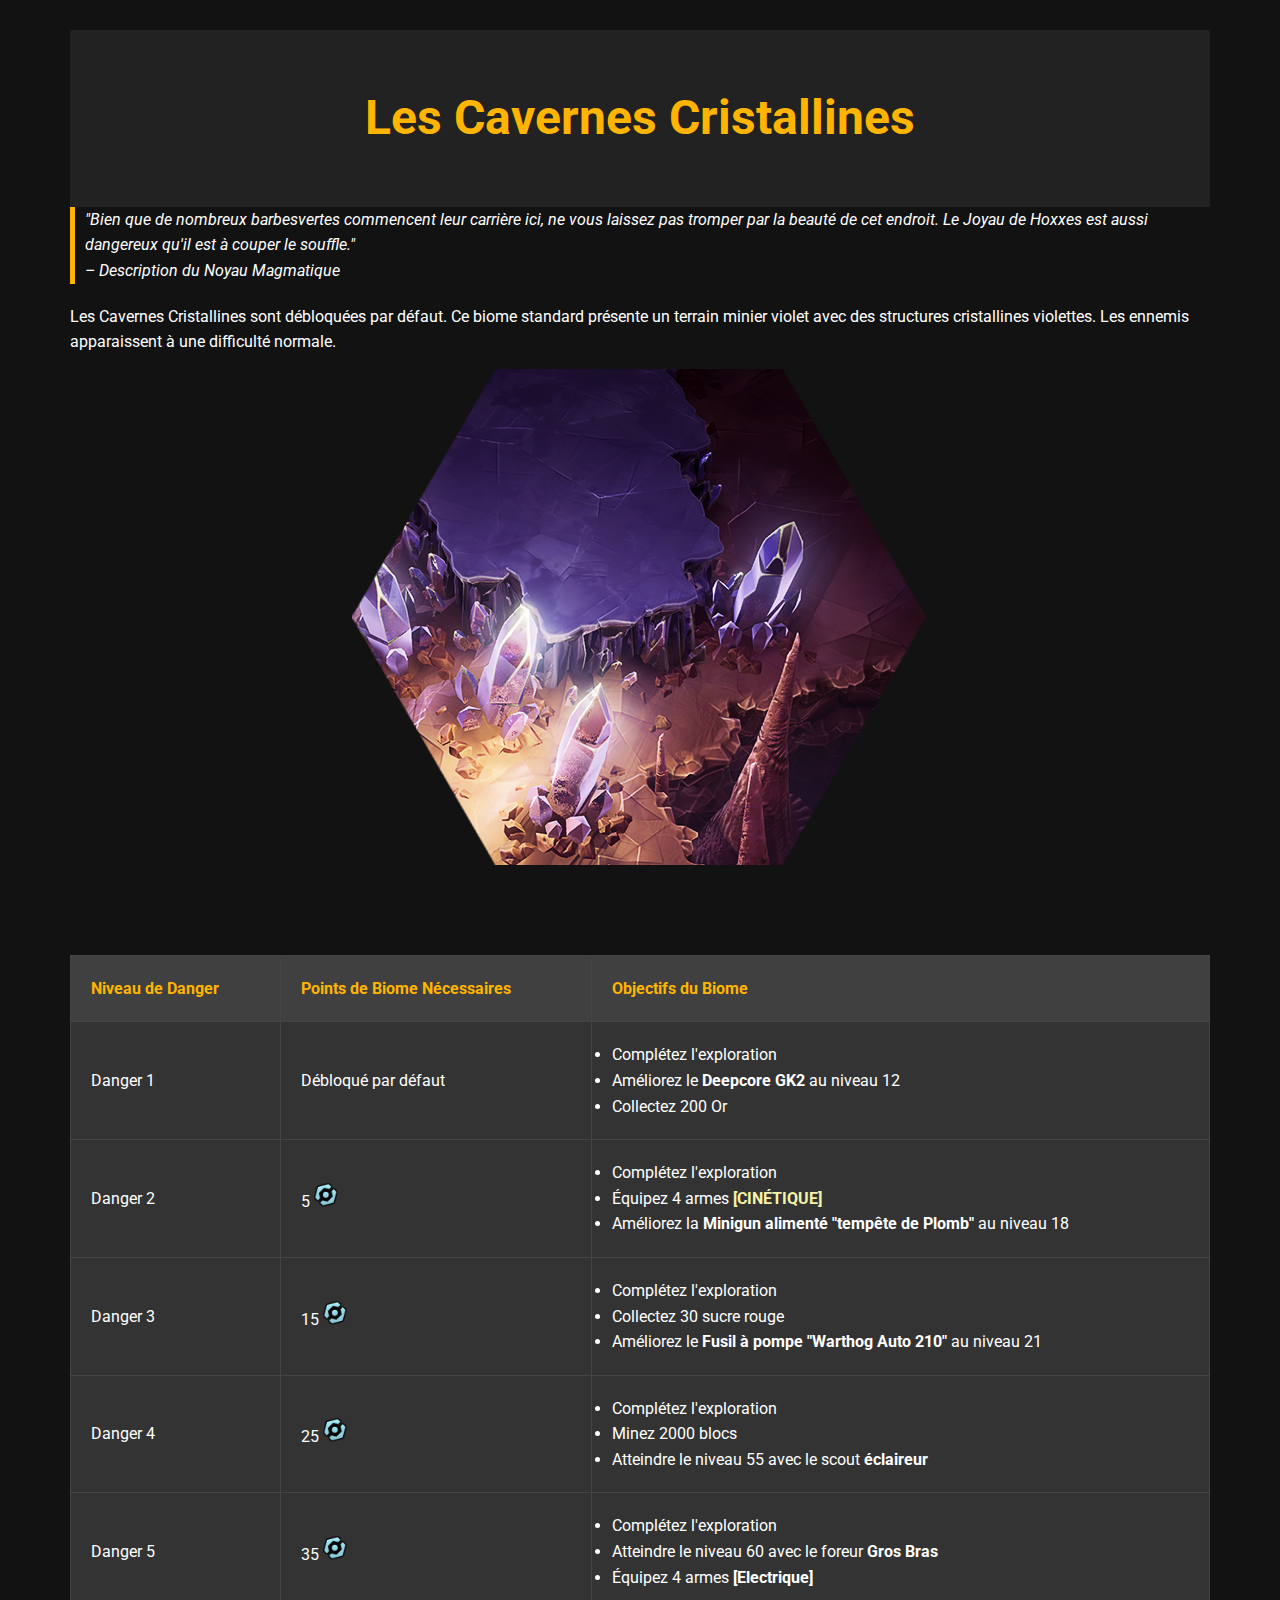
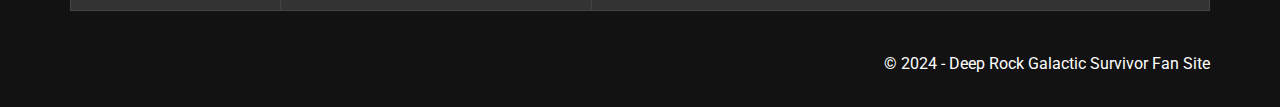
==== public/pages/biomes/Cavernes_Cristallines.html @ aed11b86 "push plus ou moins fini" ====
<!DOCTYPE html>
<html lang="fr">
<head>
    <meta charset="UTF-8">
    <meta name="viewport" content="width=device-width, initial-scale=1.0">
    <title>Les Cavernes Cristallines</title>
    <link rel="stylesheet" href="../../../public/css/style.css">
</head>
<body>
    <header>
        <h1>Les Cavernes Cristallines</h1>
    </header>

    <blockquote>
            "Bien que de nombreux barbesvertes commencent leur carrière ici, ne vous laissez pas tromper par la beauté de cet endroit. Le Joyau de Hoxxes est aussi dangereux qu'il est à couper le souffle." <br>
            – Description du Noyau Magmatique
    </blockquote>

    <section>
        <p>
            Les Cavernes Cristallines sont débloquées par défaut. Ce biome standard présente un terrain minier violet avec des structures cristallines violettes. Les ennemis apparaissent à une difficulté normale.
        </p>
        <img class="image-biomes" src="../../img/map/Survivor_Cristalline_Caverns.png" alt="Cavernes Cristallines">
    </section>

    <section>
        <table>
            <thead>
                <tr>
                    <th>Niveau de Danger</th>
                    <th>Points de Biome Nécessaires</th>
                    <th>Objectifs du Biome</th>
                </tr>
            </thead>
            <tbody>
                <tr>
                    <td>Danger 1</td>
                    <td>Débloqué par défaut</td>
                    <td>
                        <ul>
                            <li>Complétez l'exploration</li>
                            <li>Améliorez le <strong>Deepcore GK2</strong> au niveau 12</li>
                            <li>Collectez 200 Or</li>
                        </ul>
                    </td>
                </tr>
                <tr>
                    <td>Danger 2</td>
                    <td>5 <img class="point" src="../../img/Survivor_Biome_Point_Completed.png" alt="point de biome"></td>
                    <td>
                        <ul>
                            <li>Complétez l'exploration</li>
                            <li>Équipez 4 armes <span class="cinetique">[cinétique]</span></li>
                            <li>Améliorez la <strong>Minigun alimenté "tempête de Plomb"</strong> au niveau 18</li>
                        </ul>
                    </td>
                </tr>
                <tr>
                    <td>Danger 3</td>
                    <td>15 <img class="point" src="../../img/Survivor_Biome_Point_Completed.png" alt="point de biome"></td>
                    <td>
                        <ul>
                            <li>Complétez l'exploration</li>
                            <li>Collectez 30 sucre rouge</li>
                            <li>Améliorez le <strong>Fusil à pompe "Warthog Auto 210"</strong> au niveau 21</li>
                        </ul>
                    </td>
                </tr>
                <tr>
                    <td>Danger 4</td>
                        <td>25 <img class="point" src="../../img/Survivor_Biome_Point_Completed.png" alt="point de biome"></td>
                        <td>
                            <ul>
                                <li>Complétez l'exploration</li>
                                <li>Minez 2000 blocs</li>
                                <li>Atteindre le niveau 55 avec le scout <strong>éclaireur</strong></li>
                            </ul>
                        </td>
                </tr>
                <tr>
                    <td>Danger 5</td>
                    <td>35 <img class="point" src="../../img/Survivor_Biome_Point_Completed.png" alt="point de biome"></td>
                    <td>
                        <ul>
                            <li>Complétez l'exploration</li>
                            <li>Atteindre le niveau 60 avec le foreur <strong>Gros Bras</strong></li>
                            <li>Équipez 4 armes <strong>[Electrique]</strong></li>
                        </ul>
                    </td>
                </tr>
            </tbody>
        </table>
    </section>
<!-- Footer -->
    <footer>
        <p>&copy; 2024 - Deep Rock Galactic Survivor Fan Site</p>
    </footer>
</body>
</html>
---- public/css/style.css ----
/* Importation de la police moderne */
@import url('https://fonts.googleapis.com/css2?family=Roboto:wght@400;700&display=swap');

/* Styles généraux */
* {
    margin: 0;
    padding: 0;
    box-sizing: border-box;
}

body {
    font-family: 'Roboto', sans-serif;
    background-color: #121212; /* Fond sombre */
    color: #fff;
    margin: 0;
    padding: 0;
    line-height: 1.6;
}

header {
    background-color: #222;
    color: #fff;
    padding: 20px;
    text-align: center;
}

footer {
    text-align: right;
}

.logo {
    max-width: 100%; /* S'assure que le logo ne dépasse pas la largeur de l'écran */
    height: auto; /* Garde l'aspect ratio */
}

h1, h2 {
    color: #ffb400; /* Jaune/orange pour rappeler le logo du jeu */
    text-align: center;
    margin: 20px 0;
}

h2 {
    font-size: 1.8rem; /* Taille pour les sous-titres */
}

blockquote {
    border-left: 5px solid #ffb400;
    padding-left: 10px;
    margin-bottom: 20px;
    font-style: italic;
}

a {
    color: #ffb400;
    text-decoration: none;
    transition: color 0.3s ease;
}

a:hover {
    color: #e69e00;
    text-decoration: underline;
}

section {
    margin-bottom: 30px;
}

/* Image responsive */
img {
    width: 100%; /* Rendre les images responsives */
    height: auto; /* Conserver l'aspect ratio */
    object-fit: cover; /* Assure un bon rendu sans déformation */
    border-radius: 5px;
}

/* Hover uniquement pour les images des nains et biomes */
.nain img, .biome img {
    transition: transform 0.3s ease;
}

.nain img:hover, .biome img:hover {
    transform: scale(1.05); /* Effet de zoom au survol */
}

/* Tooltip */
.tooltip {
    position: relative;
    display: inline-block;
    cursor: pointer;
}

.tooltip .tooltiptext {
    visibility: hidden;
    width: 200px;
    background-color: #333;
    color: #fff;
    text-align: center;
    border-radius: 5px;
    padding: 5px;
    position: absolute;
    z-index: 1;
    bottom: 100%;
    left: 50%;
    margin-left: -100px;
    opacity: 0;
    transition: opacity 0.3s;
    transform: translateY(-10px);
}

.tooltip:hover .tooltiptext {
    visibility: visible;
    opacity: 1;
    transform: translateY(0);
}

/* Nains Container */
.nains-container {
    display: flex;
    flex-wrap: wrap;
    gap: 20px;
    justify-content: center;
}

.nain {
    flex-basis: calc(50% - 10px);
    text-align: center;
    max-width: 220px;
    margin: 0 auto;
}

.image-nains{
    max-width: 300px; 
    width: 100%; 
    height: auto; 
    object-fit: cover; 
    border-radius: 5px;
    margin: 0 auto; 
    display: block; 
}

/* Biomes Container */
.biomes-container {
    display: flex;
    flex-wrap: wrap;
    gap: 20px;
    justify-content: center;
}

.biome {
    flex-basis: calc(50% - 10px);
    text-align: center;
}

.point{
    width: 24px;
}

.classe_logo{
    width: 48px;
}

.cinetique{
    color: #F5F3A6; 
    text-transform: uppercase; 
    font-weight: bold;   
}

.feu{
    color: #D5331A; 
    text-transform: uppercase; 
    font-weight: bold;   
}

.acide{
    color: #7DBC2F; 
    text-transform: uppercase; 
    font-weight: bold;   
}

.electrique{
    color: #29E3EF; 
    text-transform: uppercase; 
    font-weight: bold;   
}

.plasma{
    color: #AC15DC; 
    text-transform: uppercase; 
    font-weight: bold;   
}

.explosive, .jetable, .construction, .projectiles, .lourde, .legere {
    color: white; 
    text-transform: uppercase; 
    font-weight: bold;
}

/* Responsive Tables */
table {
    width: 100%;
    border-collapse: collapse;
    margin-bottom: 30px;
}

table th, table td {
    padding: 10px;
    text-align: left;
    border: 1px solid #444;
}

table th {
    background-color: #404040;
    color: #ffb400;
}

table td {
    background-color: #333;
}

/* Styles pour les tablettes */
@media (min-width: 768px) {
    body {
        padding: 30px;
    }

    h1, h2 {
        margin: 30px 0;
    }

    .nain {
        flex-basis: calc(25% - 15px);
    }

    .image-nains{
        max-width: 500px; 
        width: 100%; 
        height: auto; 
        object-fit: cover; 
        border-radius: 5px;
        margin: 0 auto; 
        display: block; 
    }

    .image-biomes {
        max-width: 600px; 
        width: 100%; 
        height: auto; 
        object-fit: cover; 
        border-radius: 5px;
        margin: 0 auto; 
        display: block; 
    }

    table th, table td {
        padding: 15px;
    }
}

/* Styles pour les desktops */
@media (min-width: 1024px) {
    body {
        max-width: 1200px;
        margin: 0 auto;
    }

    h1 {
        font-size: 3rem;
    }

    h2 {
        font-size: 2rem;
    }

    section {
        margin-bottom: 40px;
    }

    table th, table td {
        padding: 20px;
    }
}
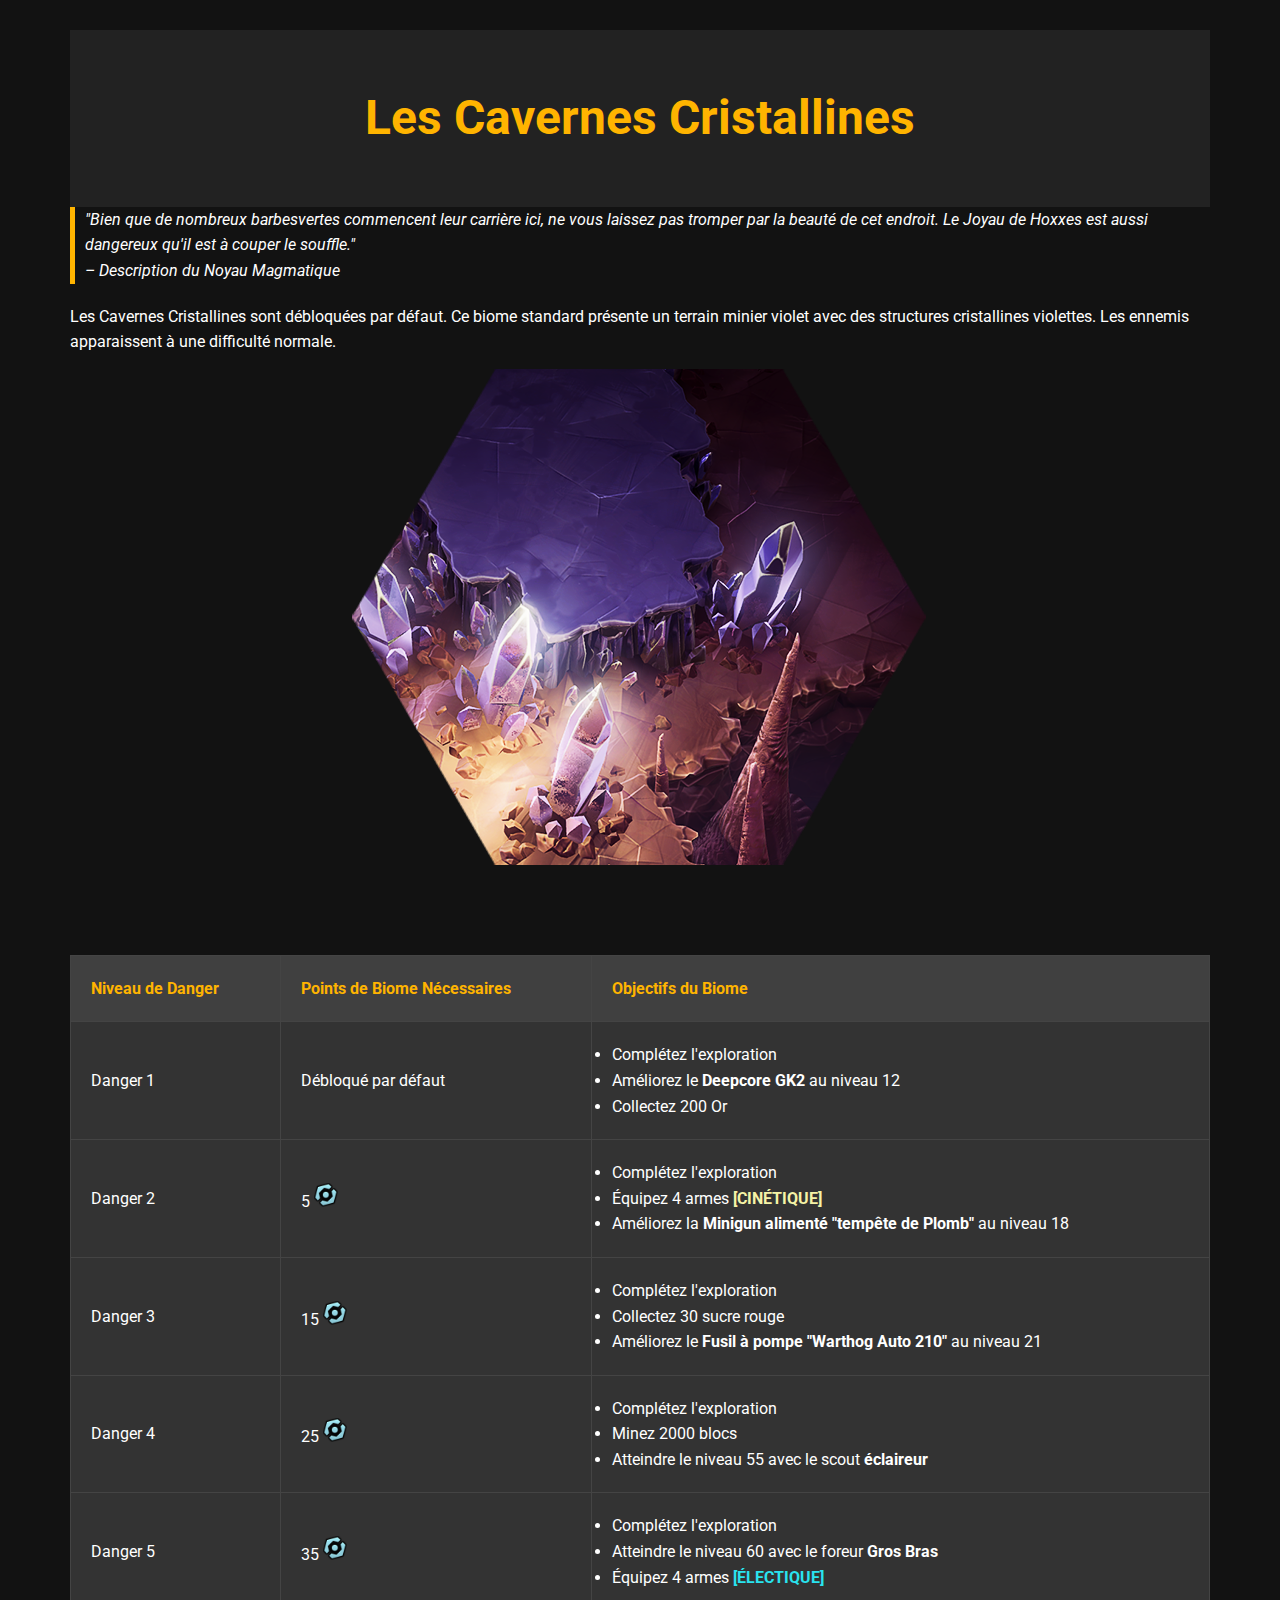
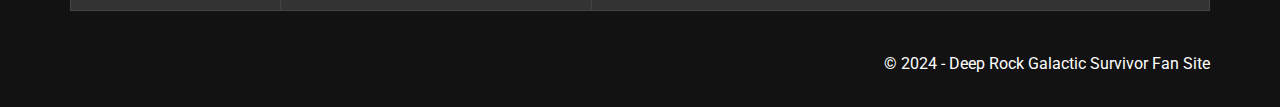
==== commit bf367c67: "correction pour electricité pas en bleu" ====
--- a/public/pages/biomes/Cavernes_Cristallines.html
+++ b/public/pages/biomes/Cavernes_Cristallines.html
@@ -84,7 +84,7 @@
                         <ul>
                             <li>Complétez l'exploration</li>
                             <li>Atteindre le niveau 60 avec le foreur <strong>Gros Bras</strong></li>
-                            <li>Équipez 4 armes <strong>[Electrique]</strong></li>
+                            <li>Équipez 4 armes <span class="electrique">[électique]</span></li>
                         </ul>
                     </td>
                 </tr>
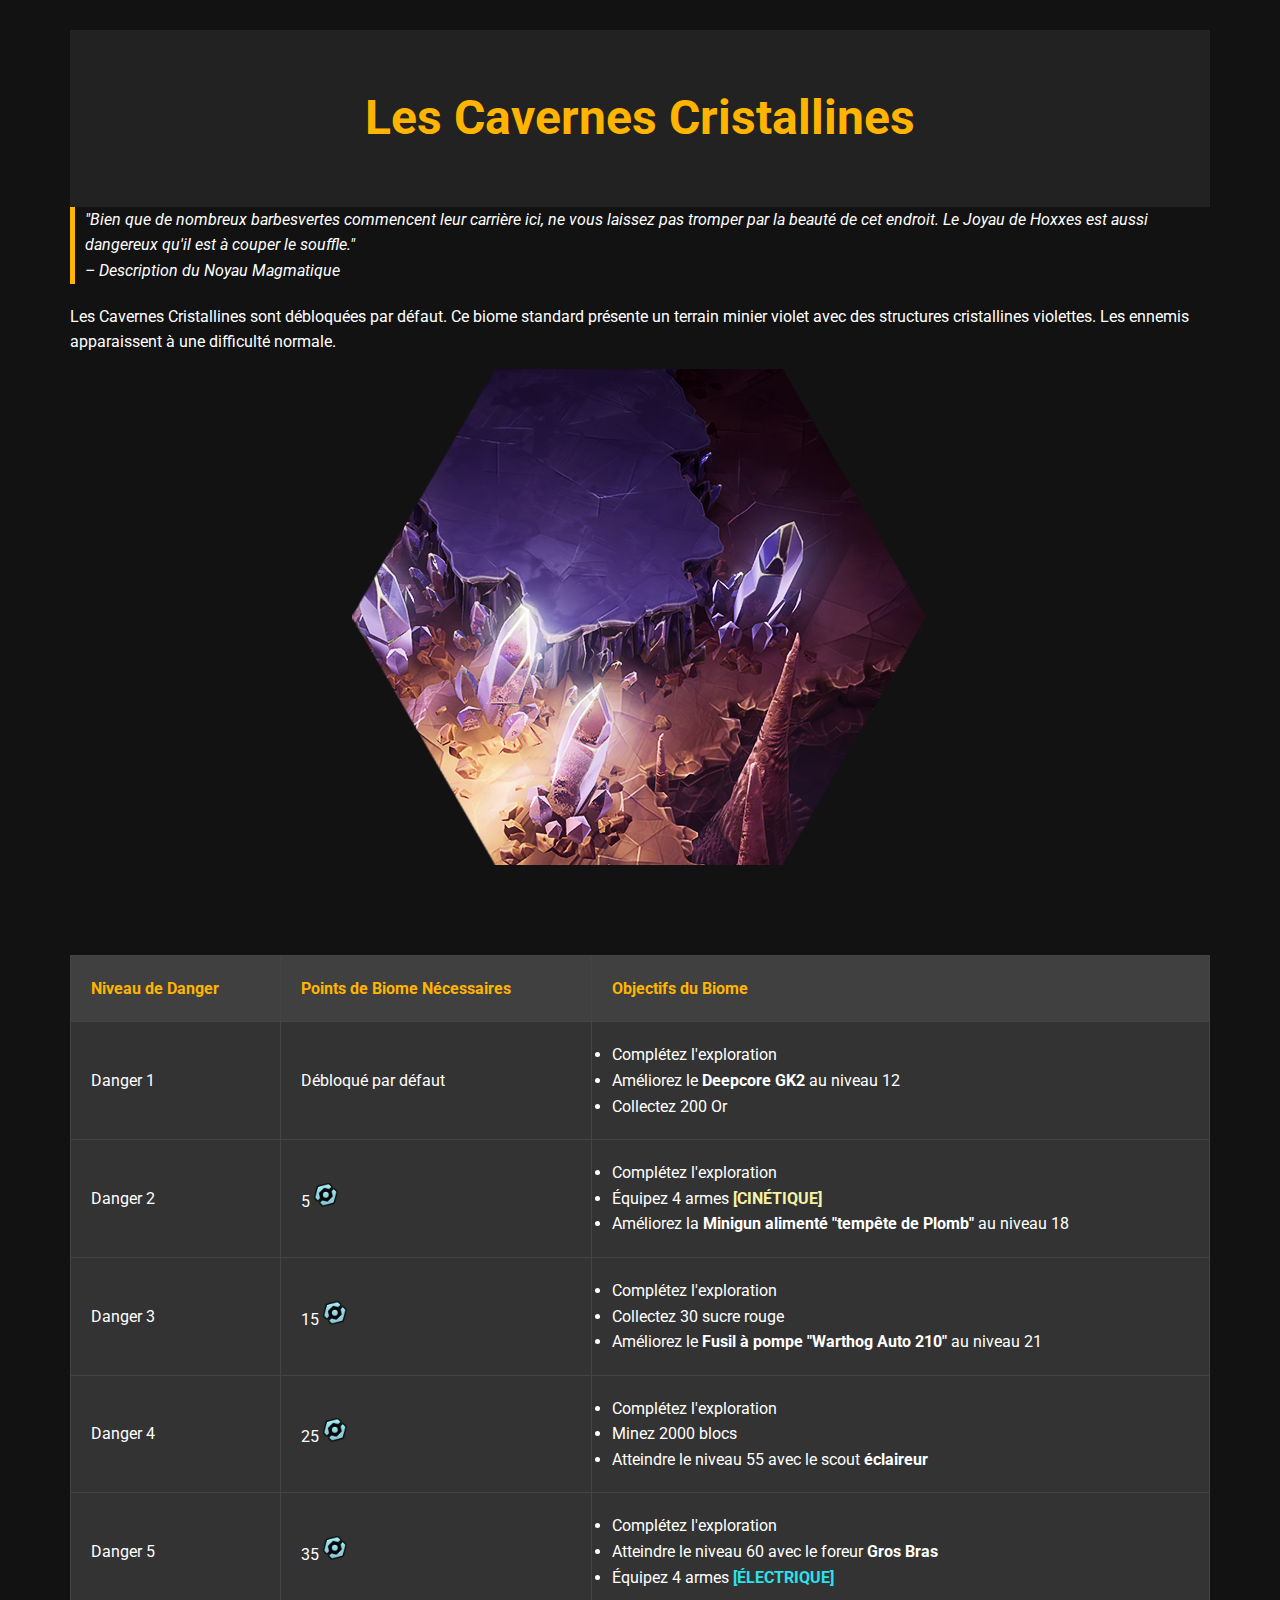
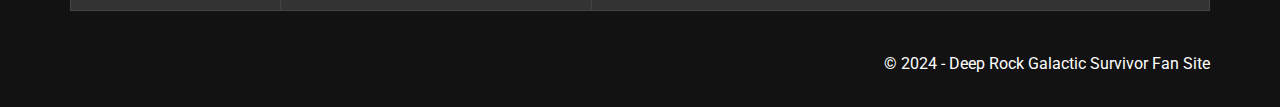
==== commit 9f5b0dc0: "faut d'orthographe arg!" ====
--- a/public/pages/biomes/Cavernes_Cristallines.html
+++ b/public/pages/biomes/Cavernes_Cristallines.html
@@ -84,7 +84,7 @@
                         <ul>
                             <li>Complétez l'exploration</li>
                             <li>Atteindre le niveau 60 avec le foreur <strong>Gros Bras</strong></li>
-                            <li>Équipez 4 armes <span class="electrique">[électique]</span></li>
+                            <li>Équipez 4 armes <span class="electrique">[électrique]</span></li>
                         </ul>
                     </td>
                 </tr>
